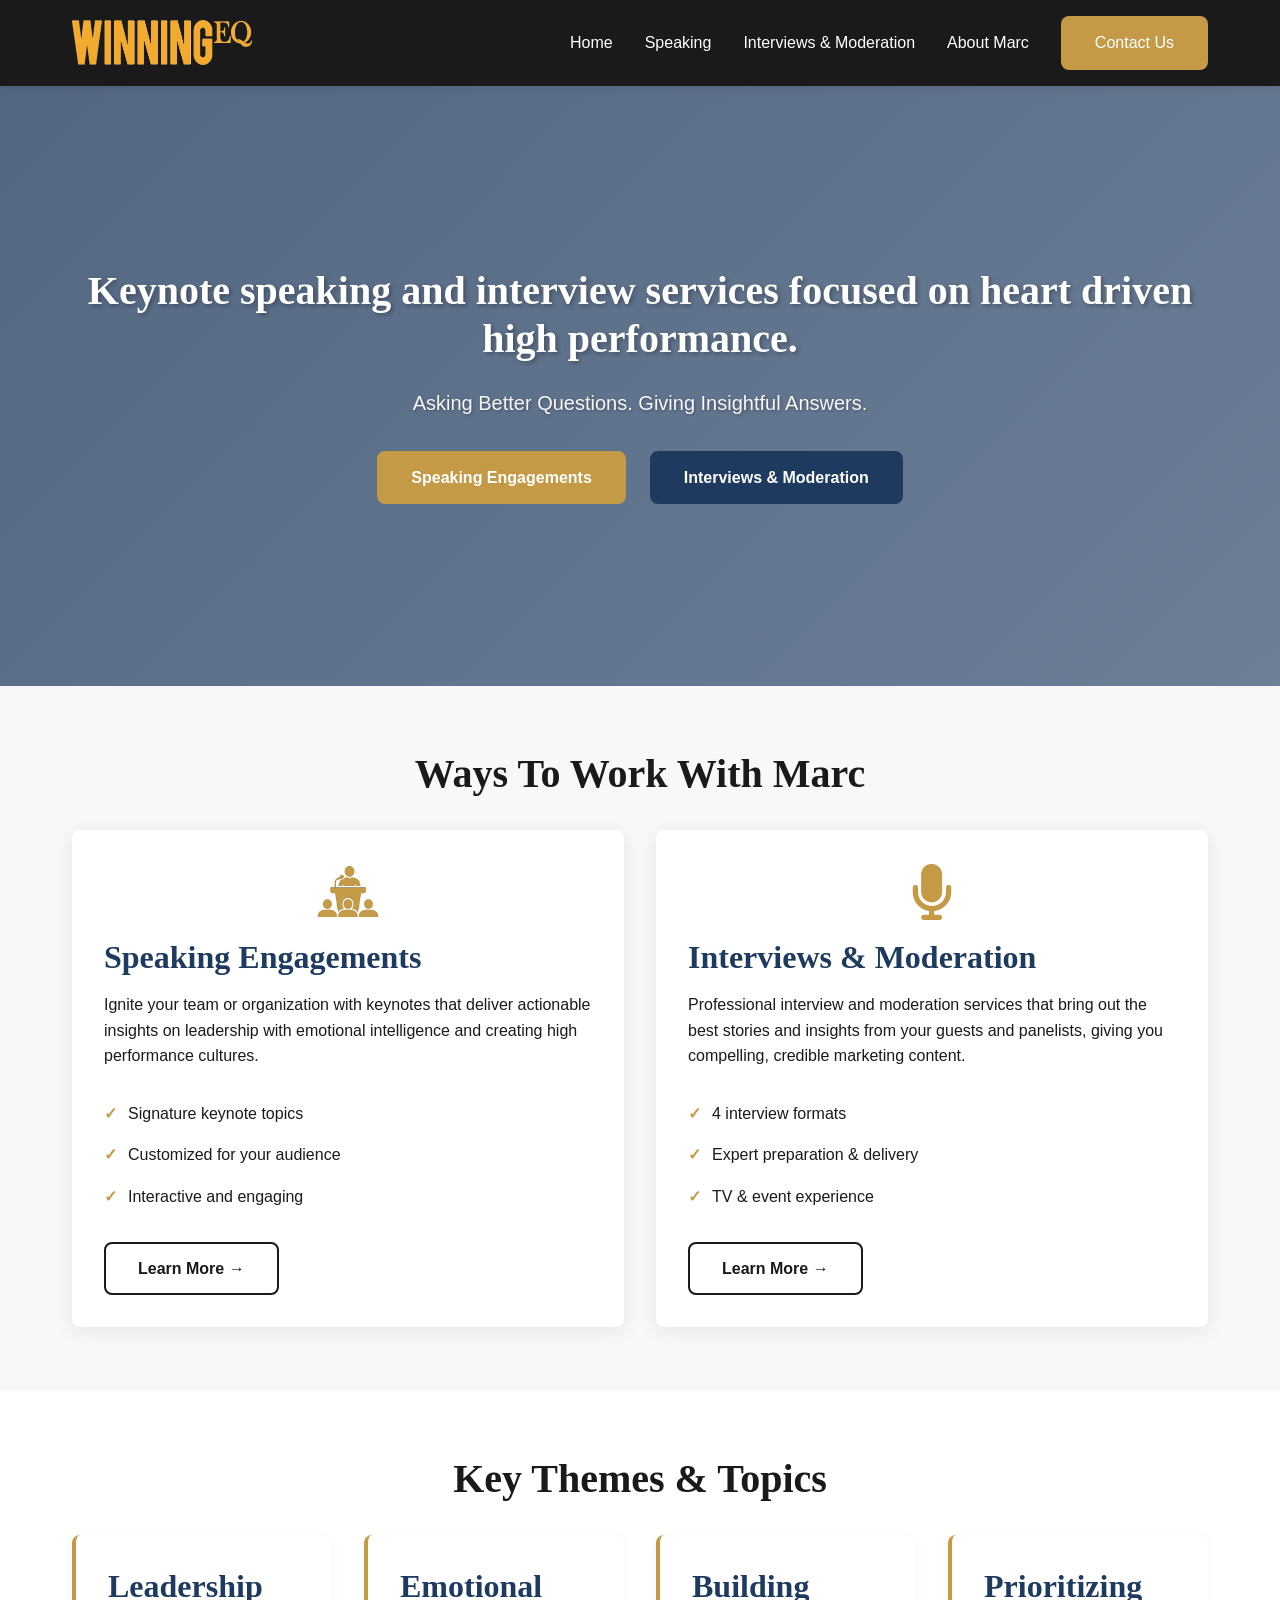
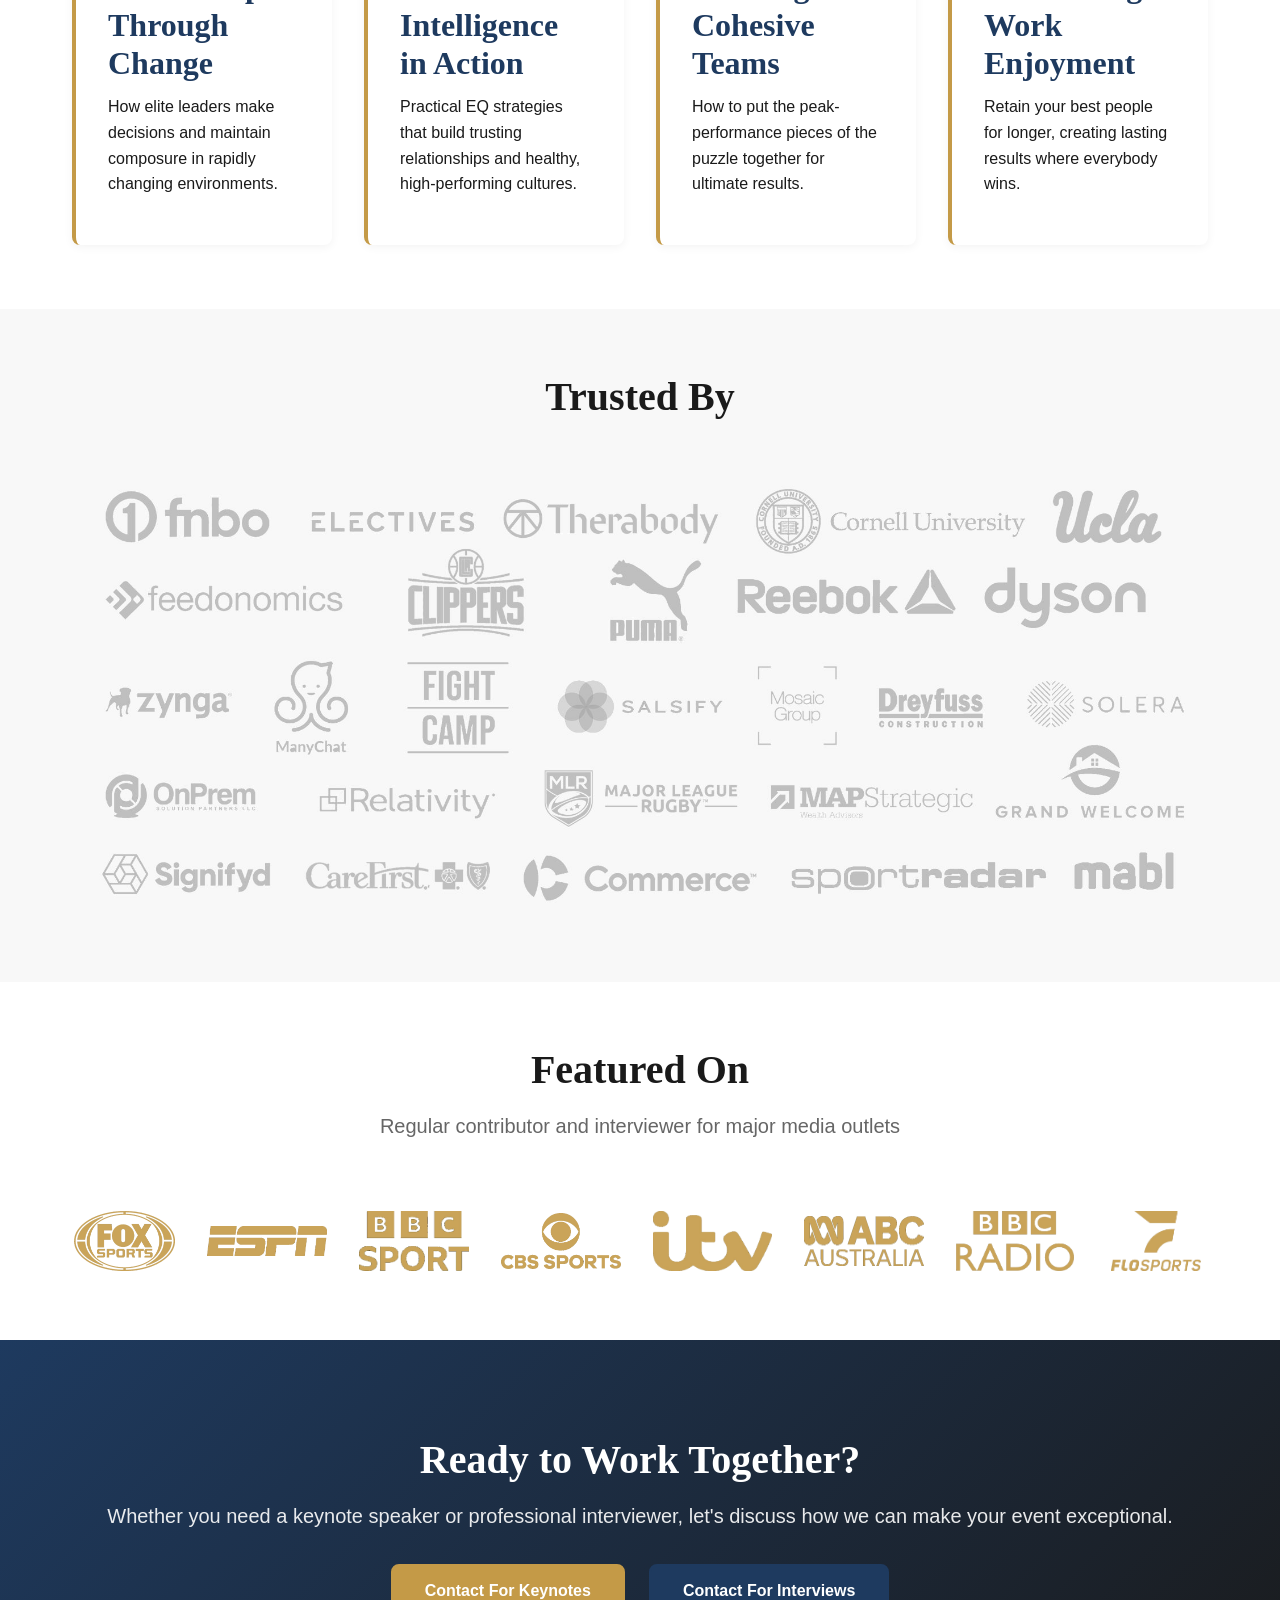
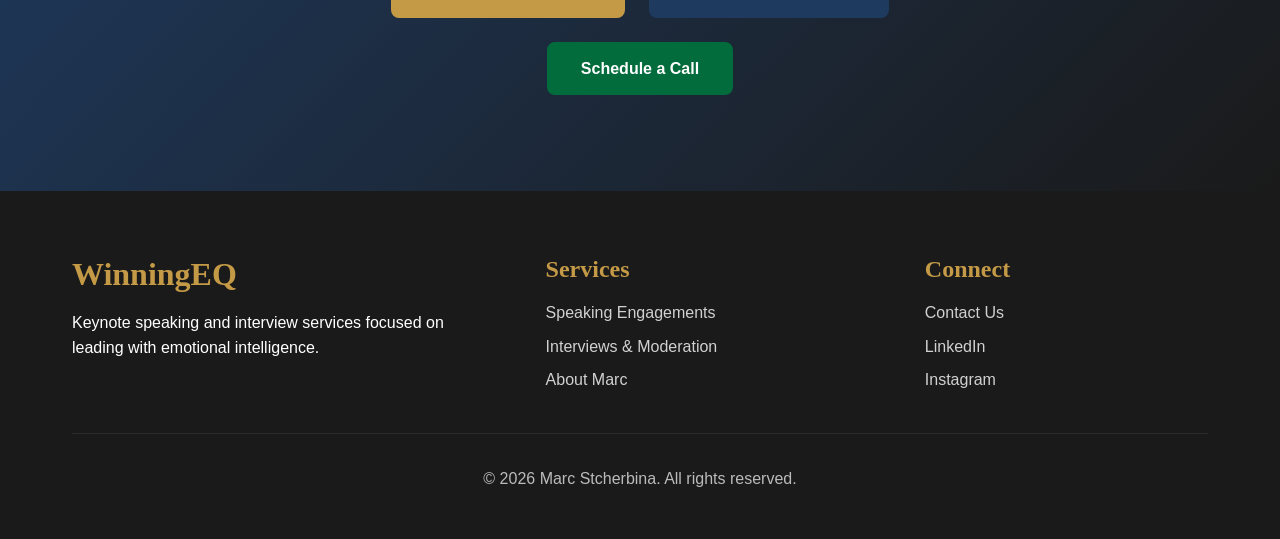
==== index.html @ 9ff256fb "Add files via upload" ====
<!DOCTYPE html>
<html lang="en">
<head>
    <meta charset="UTF-8">
    <meta name="viewport" content="width=device-width, initial-scale=1.0">
    <title>Marc Stcherbina - Keynote Speaker & Interviewer on Leadership Under Pressure</title>
    <meta name="description" content="Marc Stcherbina is a keynote speaker and interviewer specializing in leadership under pressure, featuring insights from Fox, ESPN, BBC, CBS, ITV, and ABC Australia.">
    <link rel="stylesheet" href="styles.css">
    <link rel="stylesheet" href="https://cdnjs.cloudflare.com/ajax/libs/font-awesome/6.4.0/css/all.min.css">
</head>
<body>
    <!-- Navigation -->
    <nav class="navbar">
        <div class="container">
            <div class="nav-wrapper">
                <a href="index.html" class="logo">
                    <img src="images/logo.png" alt="WinningEQ" style="height: 45px; width: auto;">
                </a>
                <button class="mobile-menu-toggle" aria-label="Toggle menu">
                    <span></span>
                    <span></span>
                    <span></span>
                </button>
                <ul class="nav-menu">
                    <li><a href="index.html" class="active">Home</a></li>
                    <li><a href="speaking.html">Speaking</a></li>
                    <li><a href="interviews.html">Interviews & Moderation</a></li>
                    <li><a href="about.html">About Marc</a></li>
                    <li><a href="contact.html" class="btn-primary">Contact Us</a></li>
                </ul>
            </div>
        </div>
    </nav>

    <!-- Hero Section -->
    <section class="hero">
        <div class="hero-video-container">
            <video class="hero-video" autoplay muted loop playsinline poster="images/video-poster.jpg">
                <source src="videos/hero-background.mp4" type="video/mp4">
                <source src="videos/hero-background.webm" type="video/webm">
                <!-- Fallback for browsers that don't support video -->
            </video>
            <div class="hero-overlay"></div>
        </div>
        <div class="container">
            <div class="hero-content">
                <h1>Keynote speaking and interview services focused on heart driven high performance.</h1>
                <p class="hero-subtitle">Asking Better Questions. Giving Insightful Answers.</p>
                <div class="hero-cta">
                    <a href="speaking.html" class="btn-primary">Speaking Engagements</a>
                    <a href="interviews.html" class="btn-secondary">Interviews & Moderation</a>
                </div>
            </div>
        </div>
    </section>

    <!-- Services Overview -->
    <section class="services-overview">
        <div class="container">
            <h2 class="section-title">Ways To Work With Marc</h2>
            <div class="services-grid">
                <div class="service-card">
                    <div class="service-icon"><img src="images/keynote_icon.png" alt="Keynote Speaker" style="width: 60px; height: auto;"></div>
                    <h3>Speaking Engagements</h3>
                    <p>Ignite your team or organization with keynotes that deliver actionable insights on leadership with emotional intelligence and creating high performance cultures.</p>
                    <ul class="service-features">
                        <li>Signature keynote topics</li>
                        <li>Customized for your audience</li>
                        <li>Interactive and engaging</li>
                    </ul>
                    <a href="speaking.html" class="btn-outline">Learn More →</a>
                </div>
                <div class="service-card">
                    <div class="service-icon"><i class="fas fa-microphone" style="font-size: 3.5rem; color: var(--color-accent-gold);"></i></div>
                    <h3>Interviews & Moderation</h3>
                    <p>Professional interview and moderation services that bring out the best stories and insights from your guests and panelists, giving you compelling, credible marketing content.</p>
                    <ul class="service-features">
                        <li>4 interview formats</li>
                        <li>Expert preparation & delivery</li>
                        <li>TV & event experience</li>
                    </ul>
                    <a href="interviews.html" class="btn-outline">Learn More →</a>
                </div>
            </div>
        </div>
    </section>

    <!-- Key Themes -->
    <section class="themes-section">
        <div class="container">
            <h2 class="section-title">Key Themes & Topics</h2>
            <div class="themes-grid">
                <div class="theme-card">
                    <h3>Leadership Through Change</h3>
                    <p>How elite leaders make decisions and maintain composure in rapidly changing environments.</p>
                </div>
                <div class="theme-card">
                    <h3>Emotional Intelligence in Action</h3>
                    <p>Practical EQ strategies that build trusting relationships and healthy, high-performing cultures.</p>
                </div>
                <div class="theme-card">
                    <h3>Building Cohesive Teams</h3>
                    <p>How to put the peak-performance pieces of the puzzle together for ultimate results.</p>
                </div>
                <div class="theme-card">
                    <h3>Prioritizing Work Enjoyment</h3>
                    <p>Retain your best people for longer, creating lasting results where everybody wins.</p>
                </div>
            </div>
        </div>
    </section>

    <!-- Client Logos -->
    <section class="clients-section">
        <div class="container">
            <h2 class="section-title">Trusted By</h2>
            <div class="client-logos-image">
                <img src="images/client-logos.jpg" alt="Trusted by leading organizations including UCLA, Cornell, Electives, Therabody, FNBO, Puma, Reebok, Dyson, LA Clippers, Zynga, and more">
            </div>
        </div>
    </section>

    <!-- Media Features -->
    <section class="media-features">
        <div class="container">
            <h2 class="section-title">Featured On</h2>
            <p class="section-subtitle">Regular contributor and interviewer for major media outlets</p>
            <div class="media-logos-homepage">
                <div class="media-logo-home">
                    <img src="images/fox-sports-logo.png" alt="Fox Sports">
                </div>
                <div class="media-logo-home">
                    <img src="images/espn-logo.png" alt="ESPN">
                </div>
                <div class="media-logo-home">
                    <img src="images/bbc-sport-logo.png" alt="BBC Sport">
                </div>
                <div class="media-logo-home">
                    <img src="images/cbs-sports-logo.png" alt="CBS Sports">
                </div>
                <div class="media-logo-home">
                    <img src="images/itv-logo.png" alt="ITV">
                </div>
                <div class="media-logo-home">
                    <img src="images/abc-australia-logo.png" alt="ABC Australia">
                </div>
                <div class="media-logo-home">
                    <img src="images/bbc-radio-logo.png" alt="BBC Radio">
                </div>
                <div class="media-logo-home">
                    <img src="images/flo-sports-logo.png" alt="FloSports">
                </div>
            </div>
        </div>
    </section>

    <!-- Call to Action -->
    <section class="cta-section" id="contact">
        <div class="container">
            <h2>Ready to Work Together?</h2>
            <p>Whether you need a keynote speaker or professional interviewer, let's discuss how we can make your event exceptional.</p>
            <div class="cta-buttons">
                <a href="speaking.html#booking" class="btn-primary">Contact For Keynotes</a>
                <a href="interviews.html#booking" class="btn-secondary">Contact For Interviews</a>
            </div>
            <div class="cta-buttons" style="margin-top: 1.5rem; justify-content: center;">
                <a href="https://calendly.com/marc-winningeq/30-minute-connection-call?month=2026-02" target="_blank" class="btn-calendly">Schedule a Call</a>
            </div>
        </div>
    </section>

    <!-- Footer -->
    <footer class="footer">
        <div class="container">
            <div class="footer-content">
                <div class="footer-section">
                    <h3>WinningEQ</h3>
                    <p>Keynote speaking and interview services focused on leading with emotional intelligence.</p>
                </div>
                <div class="footer-section">
                    <h4>Services</h4>
                    <ul>
                        <li><a href="speaking.html">Speaking Engagements</a></li>
                        <li><a href="interviews.html">Interviews & Moderation</a></li>
                        <li><a href="about.html">About Marc</a></li>
                    </ul>
                </div>
                <div class="footer-section">
                    <h4>Connect</h4>
                    <ul>
                        <li><a href="contact.html">Contact Us</a></li>
                        <li><a href="https://www.linkedin.com/in/marc-stcherbina-53199838/" target="_blank">LinkedIn</a></li>
                        <li><a href="https://www.instagram.com/yogslife/" target="_blank">Instagram</a></li>
                    </ul>
                </div>
            </div>
            <div class="footer-bottom">
                <p>&copy; 2026 Marc Stcherbina. All rights reserved.</p>
            </div>
        </div>
    </footer>

    <script src="script.js"></script>
    <script src="mailchimp-popup.js"></script>
</body>
</html>
---- styles.css ----
/* ============================================
   WinningEQ Website - Professional Styles
   ============================================ */

/* CSS Variables */
:root {
    --color-primary-dark: #1a1a1a;
    --color-secondary-dark: #2d2d2d;
    --color-accent-gold: #c49a47;
    --color-accent-blue: #1e3a5f;
    --color-text-primary: #1a1a1a;
    --color-text-secondary: #666666;
    --color-text-light: #ffffff;
    --color-bg-light: #f8f8f8;
    --color-bg-white: #ffffff;
    --color-border: #e0e0e0;
    
    --font-primary: -apple-system, BlinkMacSystemFont, 'Segoe UI', Roboto, 'Helvetica Neue', Arial, sans-serif;
    --font-headings: 'Georgia', 'Times New Roman', serif;
    
    --spacing-xs: 0.5rem;
    --spacing-sm: 1rem;
    --spacing-md: 2rem;
    --spacing-lg: 4rem;
    --spacing-xl: 6rem;
    
    --border-radius: 8px;
    --transition-speed: 0.3s;
}

/* Reset & Base Styles */
* {
    margin: 0;
    padding: 0;
    box-sizing: border-box;
}

html {
    scroll-behavior: smooth;
}

body {
    font-family: var(--font-primary);
    font-size: 16px;
    line-height: 1.6;
    color: var(--color-text-primary);
    background: var(--color-bg-white);
    -webkit-font-smoothing: antialiased;
    -moz-osx-font-smoothing: grayscale;
}

/* Typography */
h1, h2, h3, h4, h5, h6 {
    font-family: var(--font-headings);
    line-height: 1.2;
    margin-bottom: 1rem;
    font-weight: 600;
}

h1 {
    font-size: 3rem;
}

h2 {
    font-size: 2.5rem;
}

h3 {
    font-size: 2rem;
}

h4 {
    font-size: 1.5rem;
}

p {
    margin-bottom: 1rem;
}

a {
    color: var(--color-accent-blue);
    text-decoration: none;
    transition: color var(--transition-speed);
}

a:hover {
    color: var(--color-accent-gold);
}

img {
    max-width: 100%;
    height: auto;
    display: block;
}

ul {
    list-style: none;
}

/* Container */
.container {
    max-width: 1200px;
    margin: 0 auto;
    padding: 0 var(--spacing-md);
}

/* Navigation */
.navbar {
    background: var(--color-primary-dark);
    padding: 1rem 0;
    position: sticky;
    top: 0;
    z-index: 1000;
    box-shadow: 0 2px 10px rgba(0,0,0,0.1);
}

.nav-wrapper {
    display: flex;
    justify-content: space-between;
    align-items: center;
}

.logo {
    font-size: 1.5rem;
    font-weight: 700;
    color: var(--color-text-light);
    letter-spacing: 2px;
}

.logo:hover {
    color: var(--color-accent-gold);
}

.nav-menu {
    display: flex;
    gap: 2rem;
    align-items: center;
}

.nav-menu a {
    color: var(--color-text-light);
    font-weight: 500;
    transition: color var(--transition-speed);
}

.nav-menu a:hover,
.nav-menu a.active {
    color: var(--color-accent-gold);
}

.mobile-menu-toggle {
    display: none;
    flex-direction: column;
    gap: 4px;
    background: none;
    border: none;
    cursor: pointer;
}

.mobile-menu-toggle span {
    display: block;
    width: 25px;
    height: 3px;
    background: var(--color-text-light);
    transition: all var(--transition-speed);
}

/* Buttons */
.btn-primary,
.btn-secondary,
.btn-outline {
    display: inline-block;
    padding: 0.75rem 2rem;
    border-radius: var(--border-radius);
    font-weight: 600;
    text-align: center;
    transition: all var(--transition-speed);
    cursor: pointer;
    border: 2px solid transparent;
}

.btn-primary {
    background: var(--color-accent-gold);
    color: var(--color-text-light);
    border-color: var(--color-accent-gold);
}

/* Ensure nav button text is white */
.nav-menu .btn-primary {
    color: #ffffff !important;
}

.btn-primary:hover {
    background: transparent;
    color: var(--color-accent-gold);
}

.btn-secondary {
    background: var(--color-accent-blue);
    color: var(--color-text-light);
    border-color: var(--color-accent-blue);
}

.btn-secondary:hover {
    background: transparent;
    color: var(--color-accent-blue);
}

/* Hero and CTA button hover override - white text and border */
.hero .btn-secondary:hover,
.cta-section .btn-secondary:hover {
    background: transparent;
    color: #ffffff;
    border-color: #ffffff;
}

.btn-calendly {
    display: inline-block;
    padding: 0.75rem 2rem;
    border-radius: var(--border-radius);
    text-decoration: none;
    font-weight: 600;
    font-size: 1rem;
    transition: all var(--transition-speed);
    cursor: pointer;
    border: 2px solid transparent;
    background: #036C3C;
    color: #ffffff;
    border-color: #036C3C;
}

.btn-calendly:hover {
    background: transparent;
    color: #036C3C;
    border-color: #036C3C;
}

.btn-outline {
    background: transparent;
    color: var(--color-primary-dark);
    border-color: var(--color-primary-dark);
}

.btn-outline:hover {
    background: var(--color-primary-dark);
    color: var(--color-text-light);
}

.btn-block {
    width: 100%;
}

.btn-large {
    padding: 1.25rem 3rem;
    font-size: 1.125rem;
}

.btn-small {
    padding: 0.5rem 1rem;
    font-size: 0.875rem;
}

/* Hero Section */
.hero {
    position: relative;
    color: var(--color-text-light);
    padding: var(--spacing-xl) 0;
    text-align: center;
    min-height: 600px;
    display: flex;
    align-items: center;
    overflow: hidden;
}

.hero-video-container {
    position: absolute;
    top: 0;
    left: 0;
    width: 100%;
    height: 100%;
    overflow: hidden;
    z-index: 0;
}

.hero-video {
    position: absolute;
    top: 0;
    left: 50%;
    min-width: 100%;
    min-height: 100%;
    width: auto;
    height: auto;
    transform: translateX(-50%);
    object-fit: cover;
    object-position: center top;
}

.hero-overlay {
    position: absolute;
    top: 0;
    left: 0;
    width: 100%;
    height: 100%;
    background: linear-gradient(135deg, rgba(26, 52, 88, 0.75) 0%, rgba(30, 58, 95, 0.65) 100%);
    z-index: 1;
}

.hero .container {
    position: relative;
    z-index: 2;
}

.hero-content h1 {
    font-size: 2.5rem;
    margin-bottom: 1.5rem;
    line-height: 1.2;
    text-shadow: 2px 2px 4px rgba(0,0,0,0.3);
}

.hero-subtitle {
    font-size: 1.25rem;
    margin-bottom: 2rem;
    opacity: 0.95;
    max-width: 900px;
    margin-left: auto;
    margin-right: auto;
    text-shadow: 1px 1px 3px rgba(0,0,0,0.3);
}

.hero-cta {
    display: flex;
    gap: 1.5rem;
    justify-content: center;
    flex-wrap: wrap;
}

/* Page Hero */
.page-hero {
    background: var(--color-primary-dark);
    color: var(--color-text-light);
    padding: var(--spacing-lg) 0;
    text-align: center;
}

.page-hero h1 {
    font-size: 3rem;
    margin-bottom: 1rem;
}

/* Section Styles */
section {
    padding: var(--spacing-lg) 0;
}

.section-title {
    text-align: center;
    font-size: 2.5rem;
    margin-bottom: 1rem;
}

.section-subtitle {
    text-align: center;
    font-size: 1.25rem;
    color: var(--color-text-secondary);
    margin-bottom: var(--spacing-md);
    max-width: 700px;
    margin-left: auto;
    margin-right: auto;
}

/* Services Overview */
.services-overview {
    background: var(--color-bg-light);
}

.services-grid {
    display: grid;
    grid-template-columns: repeat(auto-fit, minmax(300px, 1fr));
    gap: var(--spacing-md);
    margin-top: var(--spacing-md);
}

.service-card {
    background: white;
    padding: var(--spacing-md);
    border-radius: var(--border-radius);
    box-shadow: 0 4px 20px rgba(0,0,0,0.08);
    transition: transform var(--transition-speed);
}

.service-card:hover {
    transform: translateY(-5px);
    box-shadow: 0 8px 30px rgba(0,0,0,0.12);
}

.service-icon {
    font-size: 3rem;
    margin-bottom: 1rem;
    height: 60px;
    display: flex;
    align-items: center;
    justify-content: center;
}

.service-card h3 {
    margin-bottom: 1rem;
    color: var(--color-accent-blue);
}

.service-features {
    margin: 1.5rem 0;
}

.service-features li {
    padding: 0.5rem 0;
    padding-left: 1.5rem;
    position: relative;
}

.service-features li:before {
    content: "✓";
    position: absolute;
    left: 0;
    color: var(--color-accent-gold);
    font-weight: bold;
}

/* Themes Section */
.themes-grid {
    display: grid;
    grid-template-columns: repeat(auto-fit, minmax(250px, 1fr));
    gap: var(--spacing-md);
    margin-top: var(--spacing-md);
}

.theme-card {
    background: white;
    padding: var(--spacing-md);
    border-left: 4px solid var(--color-accent-gold);
    border-radius: var(--border-radius);
    box-shadow: 0 2px 10px rgba(0,0,0,0.05);
}

.theme-card h3 {
    color: var(--color-accent-blue);
    margin-bottom: 0.75rem;
}

/* Clients Section */
.clients-section {
    background: var(--color-bg-light);
}

.clients-grid {
    display: grid;
    grid-template-columns: repeat(auto-fit, minmax(150px, 1fr));
    gap: var(--spacing-md);
    margin-top: var(--spacing-md);
}

.client-logos-image {
    margin-top: var(--spacing-lg);
    text-align: center;
}

.client-logos-image img {
    max-width: 100%;
    height: auto;
}

.client-logo {
    background: white;
    padding: var(--spacing-md);
    border-radius: var(--border-radius);
    text-align: center;
    font-weight: 600;
    font-size: 1.25rem;
    color: var(--color-text-secondary);
    display: flex;
    align-items: center;
    justify-content: center;
    min-height: 100px;
    box-shadow: 0 2px 10px rgba(0,0,0,0.05);
}

/* Media Features */
.media-logos {
    display: flex;
    flex-wrap: wrap;
    justify-content: center;
    gap: var(--spacing-md);
    margin-top: var(--spacing-md);
}

.media-logos-homepage {
    display: flex;
    flex-wrap: nowrap;
    justify-content: center;
    align-items: center;
    gap: var(--spacing-md);
    margin-top: var(--spacing-lg);
    overflow-x: auto;
}

.media-logo-home {
    display: flex;
    align-items: center;
    justify-content: center;
    min-width: 100px;
    height: 70px;
    flex-shrink: 0;
}

.media-logo-home img {
    max-width: 120px;
    max-height: 60px;
    width: auto;
    height: auto;
    object-fit: contain;
    opacity: 0.9;
    transition: opacity 0.3s ease;
}

.media-logo-home img:hover {
    opacity: 1;
}

/* Keynotes Section */
.keynote-card {
    background: white;
    border-radius: var(--border-radius);
    box-shadow: 0 4px 20px rgba(0,0,0,0.08);
    margin-bottom: var(--spacing-md);
    overflow: hidden;
}

.keynote-header {
    background: var(--color-accent-blue);
    color: white;
    padding: var(--spacing-md);
    display: flex;
    justify-content: space-between;
    align-items: center;
}

.keynote-duration {
    background: rgba(255,255,255,0.2);
    padding: 0.5rem 1rem;
    border-radius: var(--border-radius);
    font-size: 0.875rem;
}

.keynote-content {
    padding: var(--spacing-md);
}

.keynote-description {
    font-size: 1.125rem;
    margin-bottom: var(--spacing-md);
    line-height: 1.7;
}

.keynote-details {
    display: grid;
    grid-template-columns: repeat(auto-fit, minmax(250px, 1fr));
    gap: var(--spacing-md);
    margin-top: var(--spacing-md);
}

.detail-column h4 {
    color: var(--color-accent-gold);
    margin-bottom: 1.25rem;
    margin-top: 1rem;
}

.detail-column ul li {
    padding: 0.5rem 0;
    padding-left: 1.5rem;
    position: relative;
}

.detail-column ul li:before {
    content: "→";
    position: absolute;
    left: 0;
    color: var(--color-accent-blue);
}

/* Interview Formats */
.format-card {
    background: white;
    border-radius: var(--border-radius);
    box-shadow: 0 4px 20px rgba(0,0,0,0.08);
    margin-bottom: var(--spacing-md);
    overflow: hidden;
}

.format-header {
    background: var(--color-bg-light);
    padding: var(--spacing-md);
    display: flex;
    align-items: center;
    gap: 1.5rem;
}

.format-number {
    background: var(--color-accent-gold);
    color: white;
    width: 50px;
    height: 50px;
    border-radius: 50%;
    display: flex;
    align-items: center;
    justify-content: center;
    font-size: 1.5rem;
    font-weight: bold;
}

.format-title h3 {
    margin-bottom: 0.25rem;
}

.format-duration {
    color: var(--color-text-secondary);
    font-size: 0.875rem;
}

.format-content {
    padding: var(--spacing-md);
}

.format-description {
    font-size: 1.125rem;
    margin-bottom: var(--spacing-md);
    line-height: 1.7;
}

/* Video Container */
.video-container {
    max-width: 900px;
    margin: var(--spacing-md) auto;
    border-radius: var(--border-radius);
    overflow: hidden;
    box-shadow: 0 4px 20px rgba(0,0,0,0.1);
}

.video-container iframe {
    width: 100%;
    aspect-ratio: 16/9;
}

.custom-video-wrapper {
    position: relative;
    width: 100%;
    padding-bottom: 56.25%; /* 16:9 aspect ratio */
    height: 0;
    overflow: hidden;
    background: #000;
    border-radius: 8px;
}

.custom-video-wrapper iframe {
    position: absolute;
    top: 0;
    left: 0;
    width: 100%;
    height: 100%;
    border: none;
}

.video-overlay {
    position: absolute;
    top: 0;
    left: 0;
    width: 100%;
    height: 100%;
    cursor: pointer;
    background: #000;
    display: flex;
    align-items: center;
    justify-content: center;
    z-index: 10;
}

.video-thumbnail {
    position: absolute;
    top: 0;
    left: 0;
    width: 100%;
    height: 100%;
    object-fit: cover;
}

.custom-play-button {
    position: absolute;
    top: 50%;
    left: 50%;
    transform: translate(-50%, -50%);
    z-index: 11;
    transition: transform 0.3s ease;
    cursor: pointer;
}

.custom-play-button:hover {
    transform: translate(-50%, -50%) scale(1.1);
}

.custom-play-button svg {
    filter: drop-shadow(0 4px 12px rgba(0,0,0,0.3));
}

/* Testimonials */
.testimonials-section {
    background: var(--color-bg-light);
}

/* Testimonials Carousel */
.testimonials-carousel-wrapper {
    position: relative;
    display: flex;
    align-items: center;
    gap: 1rem;
    margin-top: var(--spacing-md);
    max-width: 900px;
    margin-left: auto;
    margin-right: auto;
}

.testimonials-carousel {
    position: relative;
    overflow: hidden;
    width: 100%;
    min-height: 250px;
}

.testimonial-card {
    background: white;
    padding: var(--spacing-lg);
    border-radius: var(--border-radius);
    box-shadow: 0 2px 15px rgba(0,0,0,0.08);
    display: none;
    opacity: 0;
    transition: opacity 0.5s ease-in-out;
}

.testimonial-card.active {
    display: block;
    opacity: 1;
}

.carousel-btn {
    background: var(--color-accent-gold);
    color: white;
    border: none;
    width: 50px;
    height: 50px;
    border-radius: 50%;
    font-size: 2rem;
    cursor: pointer;
    flex-shrink: 0;
    transition: all 0.3s ease;
    box-shadow: 0 2px 10px rgba(0,0,0,0.15);
    display: flex;
    align-items: center;
    justify-content: center;
    line-height: 1;
}

.carousel-btn:hover {
    background: var(--color-primary);
    transform: scale(1.1);
}

.carousel-btn:active {
    transform: scale(0.95);
}

.carousel-dots {
    display: flex;
    justify-content: center;
    gap: 0.5rem;
    margin-top: 1.5rem;
}

.carousel-dot {
    width: 12px;
    height: 12px;
    border-radius: 50%;
    background: #ddd;
    cursor: pointer;
    transition: all 0.3s ease;
}

.carousel-dot.active {
    background: var(--color-accent-gold);
    width: 30px;
    border-radius: 6px;
}

.testimonials-grid {
    display: grid;
    grid-template-columns: repeat(auto-fit, minmax(300px, 1fr));
    gap: var(--spacing-md);
    margin-top: var(--spacing-md);
}

.testimonial-text {
    font-size: 1.125rem;
    font-style: italic;
    margin-bottom: 1.5rem;
    line-height: 1.7;
}

.testimonial-author {
    color: var(--color-text-secondary);
}

/* Pricing */
.pricing-grid {
    display: grid;
    grid-template-columns: repeat(4, 1fr);
    gap: 1.5rem;
    margin-top: var(--spacing-md);
}

@media (max-width: 1200px) {
    .pricing-grid {
        grid-template-columns: repeat(2, 1fr);
    }
}

@media (max-width: 768px) {
    .pricing-grid {
        grid-template-columns: 1fr;
    }
}

.pricing-card {
    background: white;
    padding: 1.5rem;
    border-radius: var(--border-radius);
    box-shadow: 0 4px 20px rgba(0,0,0,0.08);
    text-align: center;
    position: relative;
    display: flex;
    flex-direction: column;
}

.pricing-card h3 {
    font-size: 1.1rem;
    margin-bottom: 1rem;
    margin-top: 1rem;
}

.pricing-card.featured h3 {
    margin-top: 1.5rem;
}

.pricing-card .btn-primary,
.pricing-card .btn-outline {
    margin-top: auto;
}

.pricing-card.featured {
    border: 3px solid var(--color-accent-gold);
    transform: scale(1.05);
}

.popular-badge {
    position: absolute;
    top: -12px;
    left: 50%;
    transform: translateX(-50%);
    background: var(--color-accent-gold);
    color: white;
    padding: 0.4rem 1.2rem;
    border-radius: 20px;
    font-size: 0.8rem;
    font-weight: 600;
    white-space: nowrap;
}


.price {
    font-size: 2.5rem;
    font-weight: 700;
    color: var(--color-accent-blue);
    margin: 1rem 0;
}

.pricing-features {
    text-align: left;
    margin: 1.5rem 0;
    font-size: 0.9rem;
}

.pricing-features li {
    padding: 0.5rem 0;
    padding-left: 1.5rem;
    position: relative;
}

.pricing-features li:before {
    content: "✓";
    position: absolute;
    left: 0;
    color: var(--color-accent-gold);
    font-weight: bold;
}

.pricing-note {
    text-align: center;
    color: var(--color-text-secondary);
    font-size: 0.875rem;
    margin-top: var(--spacing-md);
    font-style: italic;
}

/* Process Steps */
.process-steps {
    display: grid;
    grid-template-columns: repeat(auto-fit, minmax(200px, 1fr));
    gap: var(--spacing-md);
    margin-top: var(--spacing-md);
}

.process-step {
    text-align: center;
}

.step-number {
    background: var(--color-accent-gold);
    color: white;
    width: 60px;
    height: 60px;
    border-radius: 50%;
    display: flex;
    align-items: center;
    justify-content: center;
    font-size: 1.5rem;
    font-weight: bold;
    margin: 0 auto 1rem;
}

/* What You Get / Features Grid */
.features-grid {
    display: grid;
    grid-template-columns: repeat(3, 1fr);
    gap: var(--spacing-md);
    margin-top: var(--spacing-md);
}

@media (max-width: 768px) {
    .features-grid {
        grid-template-columns: 1fr;
    }
}

.feature-item {
    text-align: center;
    padding: var(--spacing-md);
}

.feature-icon {
    font-size: 3rem;
    margin-bottom: 1rem;
    color: var(--gold);
}

.feature-icon i {
    color: var(--gold);
}

/* Experience Section */
.experience-content {
    display: grid;
    grid-template-columns: 2fr 1fr;
    gap: var(--spacing-lg);
    align-items: center;
}

.experience-highlights {
    margin-top: 1.5rem;
}

.experience-highlights li {
    padding: 0.75rem 0;
    padding-left: 1.5rem;
    position: relative;
}

.experience-highlights li:before {
    content: "✓";
    position: absolute;
    left: 0;
    color: var(--color-accent-gold);
    font-weight: bold;
}

.experience-stats {
    display: flex;
    flex-direction: column;
    gap: var(--spacing-md);
}

.experience-image {
    width: 100%;
    height: auto;
    border-radius: var(--border-radius);
    box-shadow: 0 4px 20px rgba(0,0,0,0.15);
}

.stat-card {
    background: var(--color-bg-light);
    padding: var(--spacing-md);
    border-radius: var(--border-radius);
    text-align: center;
}

.stat-number {
    font-size: 3rem;
    font-weight: 700;
    color: var(--color-accent-gold);
}

.stat-label {
    color: var(--color-text-secondary);
    margin-top: 0.5rem;
}

/* Booking Section */
.booking-section {
    background: var(--color-bg-light);
}

.booking-content {
    display: grid;
    grid-template-columns: 1fr 2fr;
    gap: var(--spacing-lg);
    margin-top: var(--spacing-md);
}

.booking-benefits {
    margin-top: var(--spacing-md);
}

.benefit-item {
    display: flex;
    align-items: center;
    gap: 1rem;
    margin-bottom: 1rem;
}

.benefit-item svg {
    color: var(--color-accent-gold);
    flex-shrink: 0;
}

/* Forms */
.booking-form {
    background: white;
    padding: var(--spacing-md);
    border-radius: var(--border-radius);
    box-shadow: 0 4px 20px rgba(0,0,0,0.08);
}

.form-group {
    margin-bottom: 1.5rem;
}

.form-row {
    display: grid;
    grid-template-columns: 1fr 1fr;
    gap: 1.5rem;
}

label {
    display: block;
    margin-bottom: 0.5rem;
    font-weight: 600;
    color: var(--color-text-primary);
}

input[type="text"],
input[type="email"],
input[type="tel"],
input[type="date"],
select,
textarea {
    width: 100%;
    padding: 0.75rem;
    border: 2px solid var(--color-border);
    border-radius: var(--border-radius);
    font-family: inherit;
    font-size: 1rem;
    transition: border-color var(--transition-speed);
}

input:focus,
select:focus,
textarea:focus {
    outline: none;
    border-color: var(--color-accent-blue);
}

/* Bio Section */
.bio-section {
    padding: var(--spacing-xl) 0;
}

.bio-content {
    display: grid;
    grid-template-columns: 1.3fr 1.7fr;
    gap: var(--spacing-lg);
    align-items: start;
}

.bio-content-two-col {
    display: grid;
    grid-template-columns: 1fr 1.5fr;
    gap: 1.5rem;
    align-items: stretch;
}

.bio-image-single {
    display: flex;
    align-items: flex-start;
    justify-content: center;
    height: auto;
    border-radius: var(--border-radius);
    overflow: hidden;
    box-shadow: 0 4px 20px rgba(0,0,0,0.1);
}

.bio-image-single img {
    width: 100%;
    height: auto;
    object-fit: contain;
    object-position: top center;
}

.bio-images-stacked {
    display: flex;
    flex-direction: column;
    gap: var(--spacing-sm);
    height: 100%;
}

.bio-image-top,
.bio-image-bottom {
    flex: 1;
    display: flex;
    align-items: center;
    justify-content: center;
    overflow: hidden;
    border-radius: var(--border-radius);
    box-shadow: 0 4px 20px rgba(0,0,0,0.1);
    background: var(--color-bg-light);
}

.bio-image-top img,
.bio-image-bottom img {
    width: 100%;
    height: 100%;
    object-fit: cover;
    object-position: center;
}

.bio-text-right {
    display: flex;
    flex-direction: column;
    justify-content: flex-start;
    height: auto;
    padding-top: 0;
}

.bio-text-right h2 {
    font-size: 2rem;
    margin-bottom: 1rem;
    line-height: 1.2;
}

.bio-text-right .lead {
    font-size: 1.05rem;
    line-height: 1.6;
    margin-bottom: 1rem;
}

.bio-text-right p {
    font-size: 1.05rem;
    line-height: 1.6;
    margin-bottom: 1rem;
}

.bio-highlights {
    display: grid;
    grid-template-columns: repeat(3, 1fr);
    gap: 1rem;
    margin-top: 2rem;
}

.bio-highlights img {
    width: 100%;
    height: auto;
    display: block;
}

.highlight-item {
    text-align: center;
    padding: 1.5rem 1rem;
    background: var(--color-bg-light);
    border-radius: var(--border-radius);
    display: flex;
    flex-direction: column;
    justify-content: center;
    align-items: center;
    min-height: 160px;
}

.highlight-item strong {
    display: block;
    font-size: 2.5rem;
    color: var(--color-accent-gold);
    margin-bottom: 0.5rem;
    white-space: nowrap;
    height: 3rem;
    line-height: 3rem;
}

.highlight-item span {
    font-size: 0.95rem;
    line-height: 1.3;
    min-height: 2.5rem;
    display: block;
    text-align: center;
}

.bio-content-three-col {
    display: grid;
    grid-template-columns: 1fr 2fr 1fr;
    gap: var(--spacing-md);
    align-items: stretch;
}

.bio-image-left img,
.bio-image-right img {
    border-radius: var(--border-radius);
    box-shadow: 0 4px 20px rgba(0,0,0,0.1);
    width: 100%;
    height: 100%;
    object-fit: contain;
    object-position: center;
}

.bio-image-left,
.bio-image-right {
    height: 100%;
    display: flex;
    align-items: center;
}

.bio-text-center {
    padding: 0 var(--spacing-md);
}

.bio-content-dual {
    display: grid;
    grid-template-columns: 1fr 1.5fr;
    gap: var(--spacing-lg);
    align-items: start;
}

.bio-images-dual {
    display: flex;
    flex-direction: column;
    gap: var(--spacing-md);
}

.bio-image-card {
    position: relative;
}

.bio-image-card img {
    border-radius: var(--border-radius);
    box-shadow: 0 4px 20px rgba(0,0,0,0.1);
    width: 100%;
    height: auto;
}

.image-caption {
    text-align: center;
    font-size: 0.875rem;
    color: var(--color-text-secondary);
    margin-top: 0.5rem;
    font-style: italic;
}

.bio-image img {
    border-radius: var(--border-radius);
    box-shadow: 0 4px 20px rgba(0,0,0,0.1);
}

.lead {
    font-size: 1.25rem;
    font-weight: 500;
    margin-bottom: 1.5rem;
    color: var(--color-accent-blue);
}

.bio-highlights {
    display: grid;
    grid-template-columns: repeat(3, 1fr);
    gap: var(--spacing-md);
    margin-top: var(--spacing-md);
}

.highlight-item {
    text-align: center;
    padding: var(--spacing-md);
    background: var(--color-bg-light);
    border-radius: var(--border-radius);
}

.highlight-item strong {
    display: block;
    font-size: 2rem;
    color: var(--color-accent-gold);
    margin-bottom: 0.25rem;
    white-space: nowrap;
}

/* Timeline */
.timeline {
    position: relative;
    padding-left: 3rem;
    margin-top: var(--spacing-md);
}

.timeline:before {
    content: "";
    position: absolute;
    left: 20px;
    top: 0;
    bottom: 0;
    width: 2px;
    background: var(--color-accent-gold);
}

.timeline-item {
    position: relative;
    margin-bottom: var(--spacing-lg);
}

.timeline-marker {
    position: absolute;
    left: -2.5rem;
    width: 20px;
    height: 20px;
    border-radius: 50%;
    background: var(--color-accent-gold);
    border: 4px solid white;
    box-shadow: 0 0 0 2px var(--color-accent-gold);
}

.timeline-content {
    background: white;
    padding: var(--spacing-md);
    border-radius: var(--border-radius);
    box-shadow: 0 2px 15px rgba(0,0,0,0.08);
}

.timeline-content p {
    font-size: 1.05rem;
    line-height: 1.6;
}

.timeline-content ul li {
    font-size: 1.05rem;
    line-height: 1.6;
}

.timeline-content ul li::first-line {
    font-size: 1.05rem;
}

.timeline-period {
    color: var(--color-text-secondary);
    font-size: 1.05rem;
    margin-bottom: 1rem;
}

/* Difference Section */
.difference-section {
    padding-top: 2rem;
}

.difference-grid {
    display: grid;
    grid-template-columns: repeat(auto-fit, minmax(250px, 1fr));
    gap: var(--spacing-md);
    margin-top: var(--spacing-md);
}

.difference-card {
    background: white;
    padding: var(--spacing-md);
    border-radius: var(--border-radius);
    box-shadow: 0 2px 15px rgba(0,0,0,0.08);
    text-align: center;
}

.difference-icon {
    font-size: 3rem;
    margin-bottom: 1rem;
    color: var(--color-accent-gold);
    font-weight: bold;
}

/* Notable Interviews */
.notable-interviews {
    display: grid;
    grid-template-columns: repeat(auto-fit, minmax(250px, 1fr));
    gap: var(--spacing-md);
    margin-top: var(--spacing-md);
}

.interview-category {
    background: white;
    padding: var(--spacing-md);
    border-radius: var(--border-radius);
    box-shadow: 0 2px 15px rgba(0,0,0,0.05);
}

.interview-category h3 {
    color: var(--color-accent-blue);
    margin-bottom: 1rem;
}

.interview-category ul li {
    padding: 0.5rem 0;
    padding-left: 1.5rem;
    position: relative;
}

.interview-category ul li:before {
    content: "•";
    position: absolute;
    left: 0;
    color: var(--color-accent-gold);
}

/* Topics Preview */
.topics-grid {
    display: grid;
    grid-template-columns: repeat(auto-fit, minmax(250px, 1fr));
    gap: var(--spacing-md);
    margin-top: var(--spacing-md);
}

.topics-grid-two {
    display: grid;
    grid-template-columns: repeat(2, 1fr);
    gap: var(--spacing-lg);
    margin-top: var(--spacing-md);
    max-width: 1000px;
    margin-left: auto;
    margin-right: auto;
}

.topic-card {
    background: white;
    padding: var(--spacing-lg);
    border-radius: var(--border-radius);
    box-shadow: 0 2px 15px rgba(0,0,0,0.08);
}

.topic-card h3 {
    color: var(--color-accent-blue);
    margin-bottom: 0.5rem;
    font-size: 1.5rem;
}

.topic-subtitle {
    color: var(--color-text-secondary);
    font-size: 1.125rem;
    font-weight: 600;
    margin-bottom: 1rem;
}

.btn-link {
    color: var(--color-accent-gold);
    font-weight: 600;
    display: inline-block;
    margin-top: 1rem;
}

/* Credentials */
.credentials-grid,
.media-grid {
    display: grid;
    grid-template-columns: repeat(auto-fit, minmax(200px, 1fr));
    gap: var(--spacing-md);
    margin-top: var(--spacing-md);
}

.media-logos-grid {
    display: grid;
    grid-template-columns: repeat(4, 1fr);
    gap: var(--spacing-lg);
    margin-top: var(--spacing-lg);
    max-width: 1200px;
    margin-left: auto;
    margin-right: auto;
}

.media-logo-item {
    background: white;
    padding: var(--spacing-md);
    border-radius: var(--border-radius);
    box-shadow: 0 2px 15px rgba(0,0,0,0.08);
    text-align: center;
    display: flex;
    flex-direction: column;
    align-items: center;
    justify-content: flex-start;
    min-height: 180px;
}

.media-logo-item img {
    max-width: 120px;
    height: 80px;
    width: auto;
    object-fit: contain;
    object-position: center bottom;
    margin-bottom: 0.5rem;
}

.media-logo-item p {
    color: var(--color-text-secondary);
    font-size: 1rem;
    line-height: 1.5;
    margin: 0;
    margin-top: 0.5rem;
}

.credential-item,
.media-item {
    background: white;
    padding: var(--spacing-md);
    border-radius: var(--border-radius);
    box-shadow: 0 2px 15px rgba(0,0,0,0.05);
    text-align: center;
}

.credential-role {
    color: var(--color-accent-gold);
    font-weight: 600;
    margin-bottom: 0.75rem;
}

/* Bio Versions */
.bio-version-card {
    background: white;
    border-radius: var(--border-radius);
    box-shadow: 0 4px 20px rgba(0,0,0,0.08);
    margin-bottom: var(--spacing-md);
    overflow: hidden;
}

.bio-version-header {
    background: var(--color-bg-light);
    padding: var(--spacing-md);
    display: flex;
    justify-content: space-between;
    align-items: center;
}

.word-count {
    color: var(--color-text-secondary);
    font-size: 0.875rem;
}

.bio-version-content {
    padding: var(--spacing-md);
}

.bio-text {
    line-height: 1.8;
    margin-bottom: 1.5rem;
}

.btn-copy {
    margin-top: 1rem;
}

/* Photos Section */
.photos-grid {
    display: grid;
    grid-template-columns: repeat(auto-fit, minmax(250px, 1fr));
    gap: var(--spacing-md);
    margin-top: var(--spacing-md);
}

.photo-card {
    background: white;
    border-radius: var(--border-radius);
    overflow: hidden;
    box-shadow: 0 4px 20px rgba(0,0,0,0.08);
}

.photo-card img {
    width: 100%;
    height: 300px;
    object-fit: cover;
}

.photo-info {
    padding: var(--spacing-md);
}

/* Quick Download */
.download-card-featured {
    background: var(--color-accent-blue);
    color: white;
    padding: var(--spacing-lg);
    border-radius: var(--border-radius);
    text-align: center;
    max-width: 700px;
    margin: 0 auto;
}

.download-card-featured h2 {
    color: white;
}

.download-note {
    margin-top: 1rem;
    opacity: 0.8;
    font-size: 0.875rem;
}

/* One Sheet */
.one-sheet-preview {
    display: grid;
    grid-template-columns: 1fr 1fr;
    gap: var(--spacing-lg);
    margin-top: var(--spacing-md);
}

.one-sheet-content ul {
    margin: 1.5rem 0;
}

.one-sheet-content ul li {
    padding: 0.5rem 0;
    padding-left: 1.5rem;
    position: relative;
}

.one-sheet-content ul li:before {
    content: "✓";
    position: absolute;
    left: 0;
    color: var(--color-accent-gold);
}

/* Sample Questions */
.questions-list {
    max-width: 800px;
    margin: var(--spacing-md) auto 0;
}

.question-item {
    background: white;
    padding: var(--spacing-md);
    border-radius: var(--border-radius);
    margin-bottom: 1rem;
    box-shadow: 0 2px 10px rgba(0,0,0,0.05);
}

.question {
    font-weight: 600;
    color: var(--color-accent-blue);
}

/* Tech Requirements */
.tech-grid {
    display: grid;
    grid-template-columns: repeat(auto-fit, minmax(300px, 1fr));
    gap: var(--spacing-md);
    margin-top: var(--spacing-md);
}

.tech-card {
    background: white;
    padding: var(--spacing-md);
    border-radius: var(--border-radius);
    box-shadow: 0 2px 15px rgba(0,0,0,0.08);
}

.tech-card ul li {
    padding: 0.5rem 0;
    padding-left: 1.5rem;
    position: relative;
}

.tech-card ul li:before {
    content: "•";
    position: absolute;
    left: 0;
    color: var(--color-accent-gold);
}

/* Media Contact */
.contact-info {
    max-width: 700px;
    margin: var(--spacing-md) auto 0;
    text-align: center;
}

.contact-large {
    font-size: 1.25rem;
    margin-bottom: var(--spacing-md);
}

.contact-details {
    background: white;
    padding: var(--spacing-md);
    border-radius: var(--border-radius);
    margin: var(--spacing-md) 0;
}

.contact-item {
    padding: 1rem 0;
    border-bottom: 1px solid var(--color-border);
}

.contact-item:last-child {
    border-bottom: none;
}

.social-links {
    display: flex;
    gap: 1.5rem;
    justify-content: center;
    margin-top: var(--spacing-md);
}

.social-link {
    padding: 0.75rem 1.5rem;
    background: var(--color-accent-blue);
    color: white;
    border-radius: var(--border-radius);
    font-weight: 600;
}

.social-link:hover {
    background: var(--color-accent-gold);
}

/* CTA Section */
.cta-section {
    background: linear-gradient(135deg, var(--color-accent-blue) 0%, var(--color-primary-dark) 100%);
    color: white;
    text-align: center;
    padding: var(--spacing-xl) 0;
}

.cta-section h2 {
    color: white;
    font-size: 2.5rem;
    margin-bottom: 1rem;
}

.cta-section p {
    font-size: 1.25rem;
    margin-bottom: 2rem;
    opacity: 0.9;
}

.cta-buttons {
    display: flex;
    gap: 1.5rem;
    justify-content: center;
    flex-wrap: wrap;
}

/* Footer */
.footer {
    background: var(--color-primary-dark);
    color: var(--color-text-light);
    padding: var(--spacing-lg) 0 var(--spacing-md);
}

.footer-content {
    display: grid;
    grid-template-columns: 2fr 1.5fr 1.5fr;
    gap: var(--spacing-xl);
    margin-bottom: var(--spacing-md);
}

.footer-section h3,
.footer-section h4 {
    color: var(--color-accent-gold);
    margin-bottom: 1rem;
}

.footer-section ul li {
    margin-bottom: 0.5rem;
}

.footer-section a {
    color: var(--color-text-light);
    opacity: 0.8;
}

.footer-section a:hover {
    opacity: 1;
    color: var(--color-accent-gold);
}

.footer-bottom {
    text-align: center;
    padding-top: var(--spacing-md);
    border-top: 1px solid rgba(255,255,255,0.1);
    opacity: 0.7;
}

/* Responsive Design */
@media (max-width: 768px) {
    h1 {
        font-size: 2rem;
    }
    
    h2 {
        font-size: 1.75rem;
    }
    
    .hero-content h1 {
        font-size: 2.5rem;
    }
    
    .hero-subtitle {
        font-size: 1.125rem;
    }
    
    .nav-menu {
        display: none;
        position: absolute;
        top: 100%;
        left: 0;
        right: 0;
        background: var(--color-primary-dark);
        flex-direction: column;
        padding: var(--spacing-md);
        box-shadow: 0 4px 20px rgba(0,0,0,0.2);
    }
    
    .nav-menu.active {
        display: flex;
    }
    
    .mobile-menu-toggle {
        display: flex;
    }
    
    .form-row {
        grid-template-columns: 1fr;
    }
    
    .booking-content {
        grid-template-columns: 1fr;
    }
    
    .bio-content {
        grid-template-columns: 1fr;
    }
    
    .bio-content-two-col {
        grid-template-columns: 1fr;
        gap: var(--spacing-md);
    }
    
    .bio-image-single {
        order: 2;
        margin-top: var(--spacing-md);
    }
    
    .carousel-btn {
        width: 40px;
        height: 40px;
        font-size: 1.5rem;
    }
    
    .testimonials-carousel {
        min-height: 300px;
    }
    
    .testimonial-card {
        padding: var(--spacing-md);
    }
    
    .testimonial-text {
        font-size: 1rem;
    }
    
    .topics-grid-two {
        grid-template-columns: 1fr;
        gap: var(--spacing-md);
    }
    
    .media-logos-grid {
        grid-template-columns: repeat(2, 1fr);
        gap: var(--spacing-md);
    }
    
    .media-logos-homepage {
        flex-wrap: wrap;
        gap: var(--spacing-sm);
    }
    
    .media-logo-home {
        min-width: 80px;
        height: 50px;
    }
    
    .media-logo-home img {
        max-width: 90px;
        max-height: 45px;
    }
    
    .media-logo-item img {
        max-width: 100px;
        max-height: 60px;
    }
    
    .bio-images-stacked {
        order: 2;
        margin-top: var(--spacing-md);
    }
    
    .bio-text-right {
        order: 1;
    }
    
    .bio-content-dual {
        grid-template-columns: 1fr;
    }
    
    .bio-content-three-col {
        grid-template-columns: 1fr;
        gap: var(--spacing-md);
    }
    
    .bio-image-left,
    .bio-image-right {
        order: 2;
    }
    
    .bio-text-center {
        order: 1;
        padding: 0;
    }
    
    .bio-images-dual {
        order: 2;
    }
    
    .bio-text {
        order: 1;
    }
    
    .experience-content {
        grid-template-columns: 1fr;
    }
    
    .one-sheet-preview {
        grid-template-columns: 1fr;
    }
    
    .bio-highlights {
        grid-template-columns: 1fr;
    }
    
    .keynote-header {
        flex-direction: column;
        align-items: flex-start;
        gap: 1rem;
    }
    
    .pricing-card.featured {
        transform: none;
    }
}

@media (max-width: 480px) {
    :root {
        --spacing-lg: 3rem;
        --spacing-xl: 4rem;
    }
    
    .hero-cta {
        flex-direction: column;
    }
    
    .cta-buttons {
        flex-direction: column;
    }
}
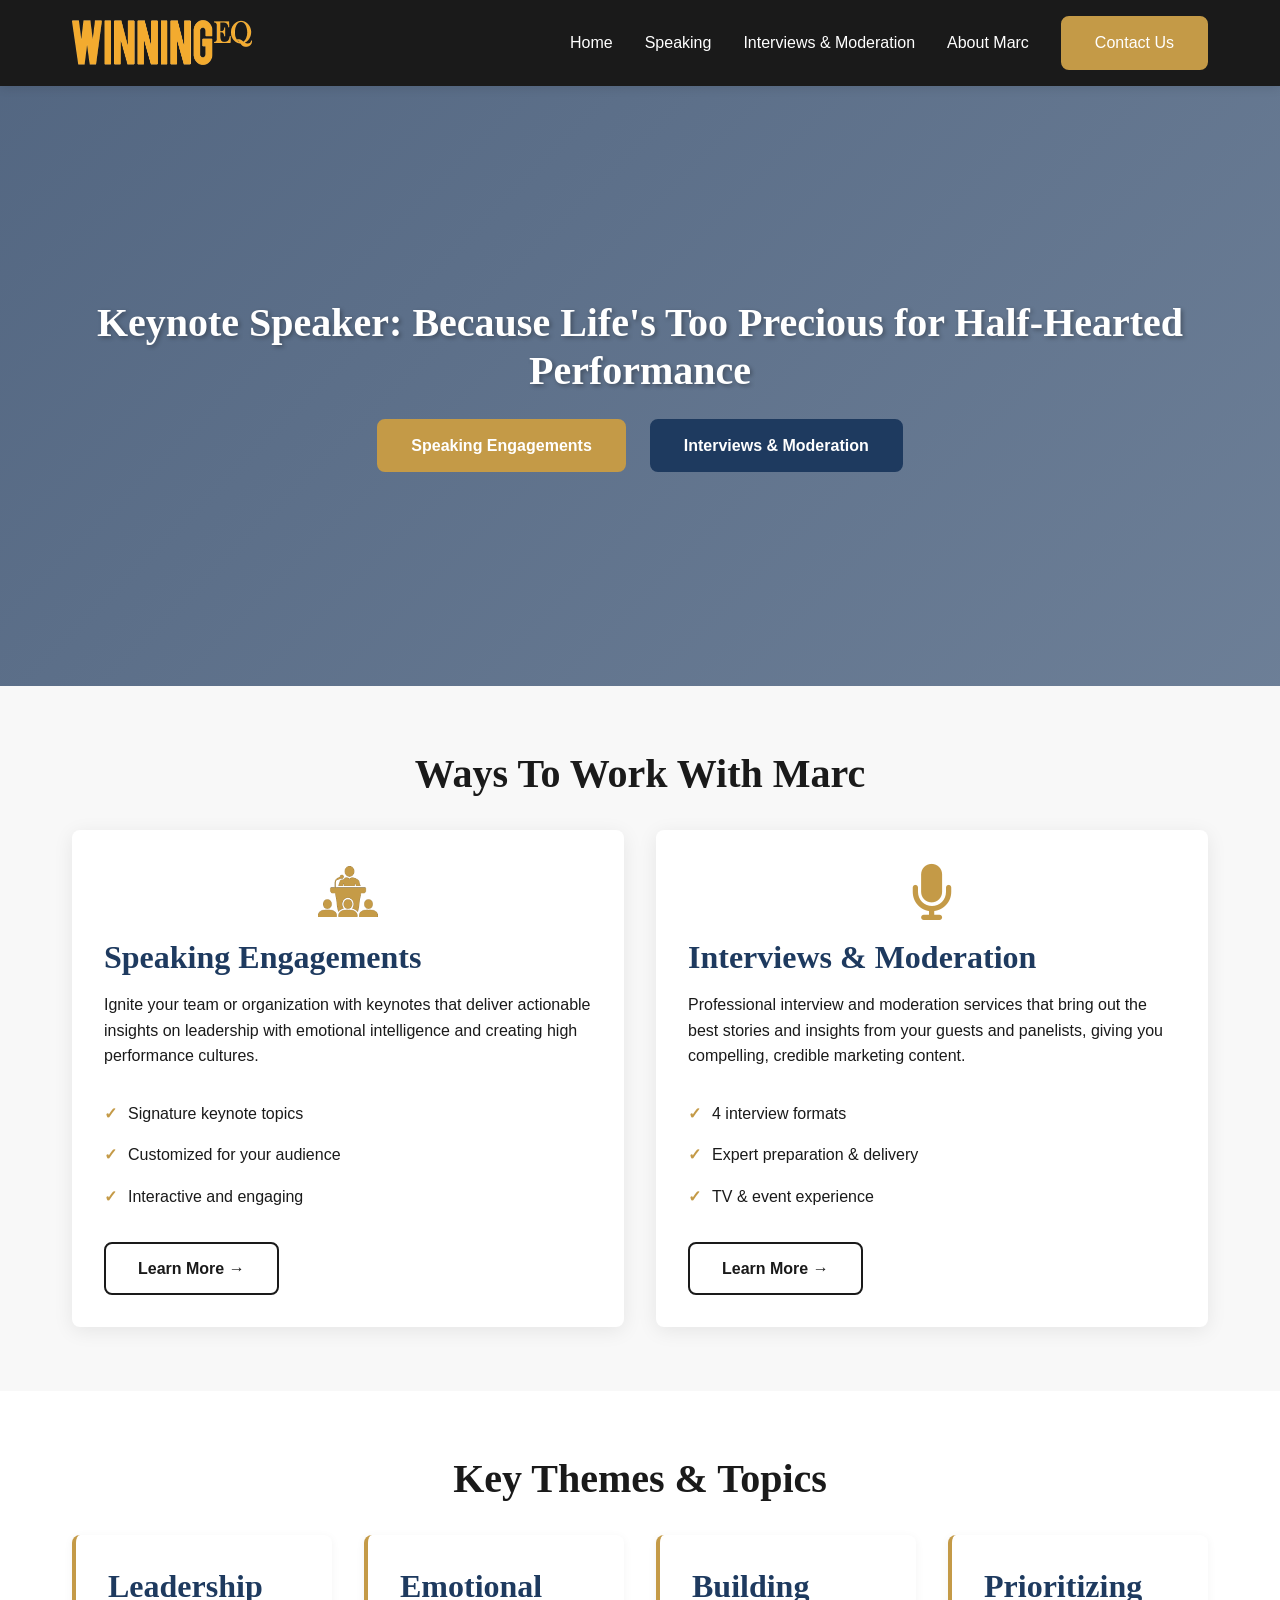
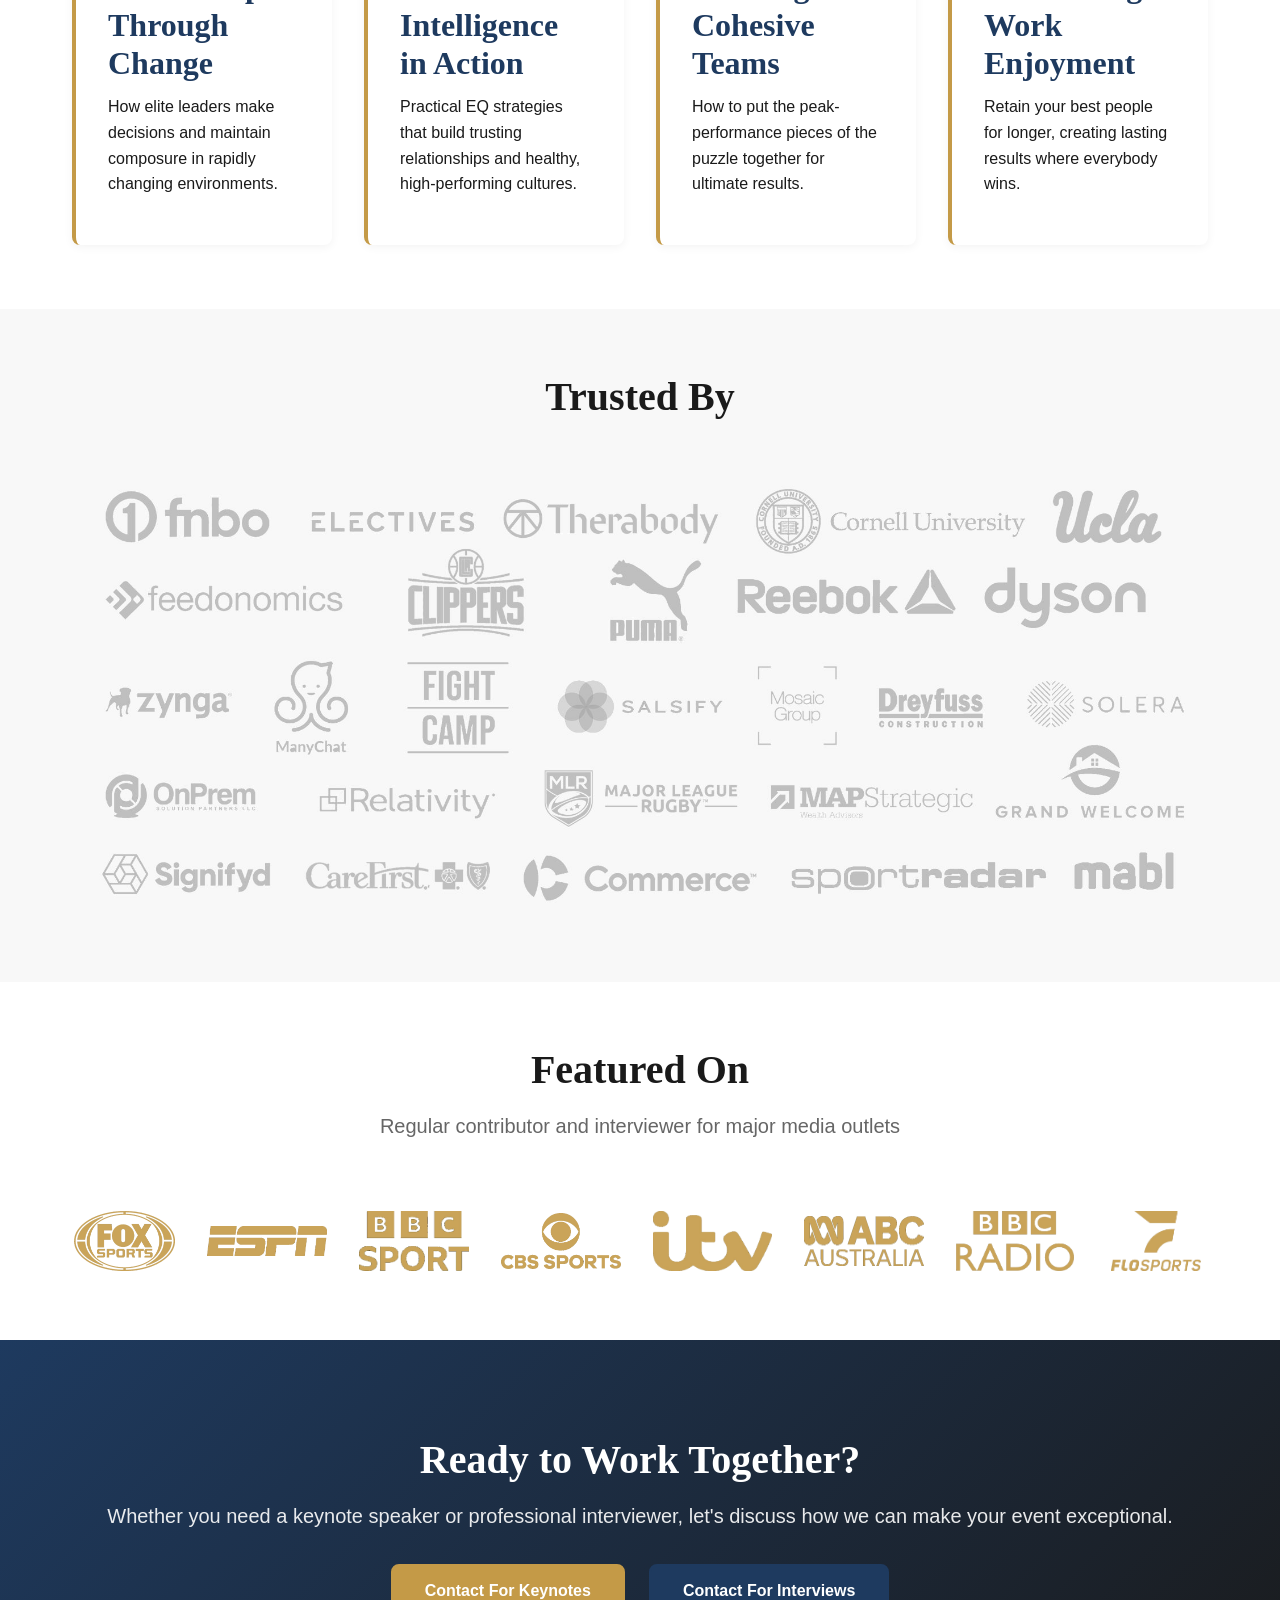
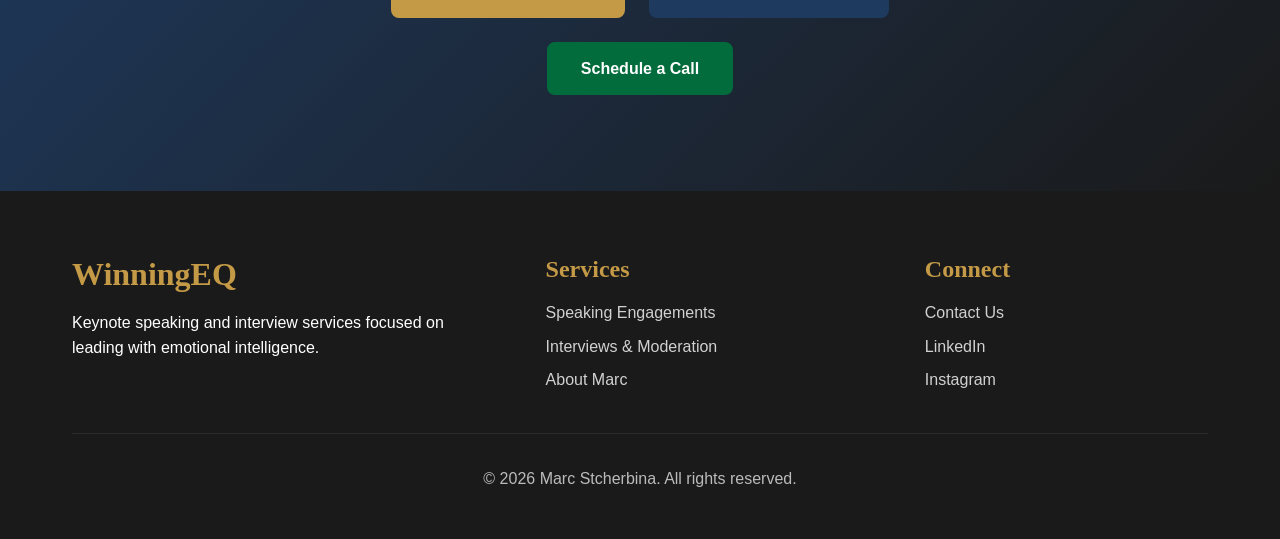
==== commit a2d3872b: "Update index.html" ====
--- a/index.html
+++ b/index.html
@@ -44,8 +44,7 @@
         </div>
         <div class="container">
             <div class="hero-content">
-                <h1>Keynote speaking and interview services focused on heart driven high performance.</h1>
-                <p class="hero-subtitle">Asking Better Questions. Giving Insightful Answers.</p>
+                <h1>Keynote Speaker: Because Life's Too Precious for Half-Hearted Performance</h1>
                 <div class="hero-cta">
                     <a href="speaking.html" class="btn-primary">Speaking Engagements</a>
                     <a href="interviews.html" class="btn-secondary">Interviews & Moderation</a>
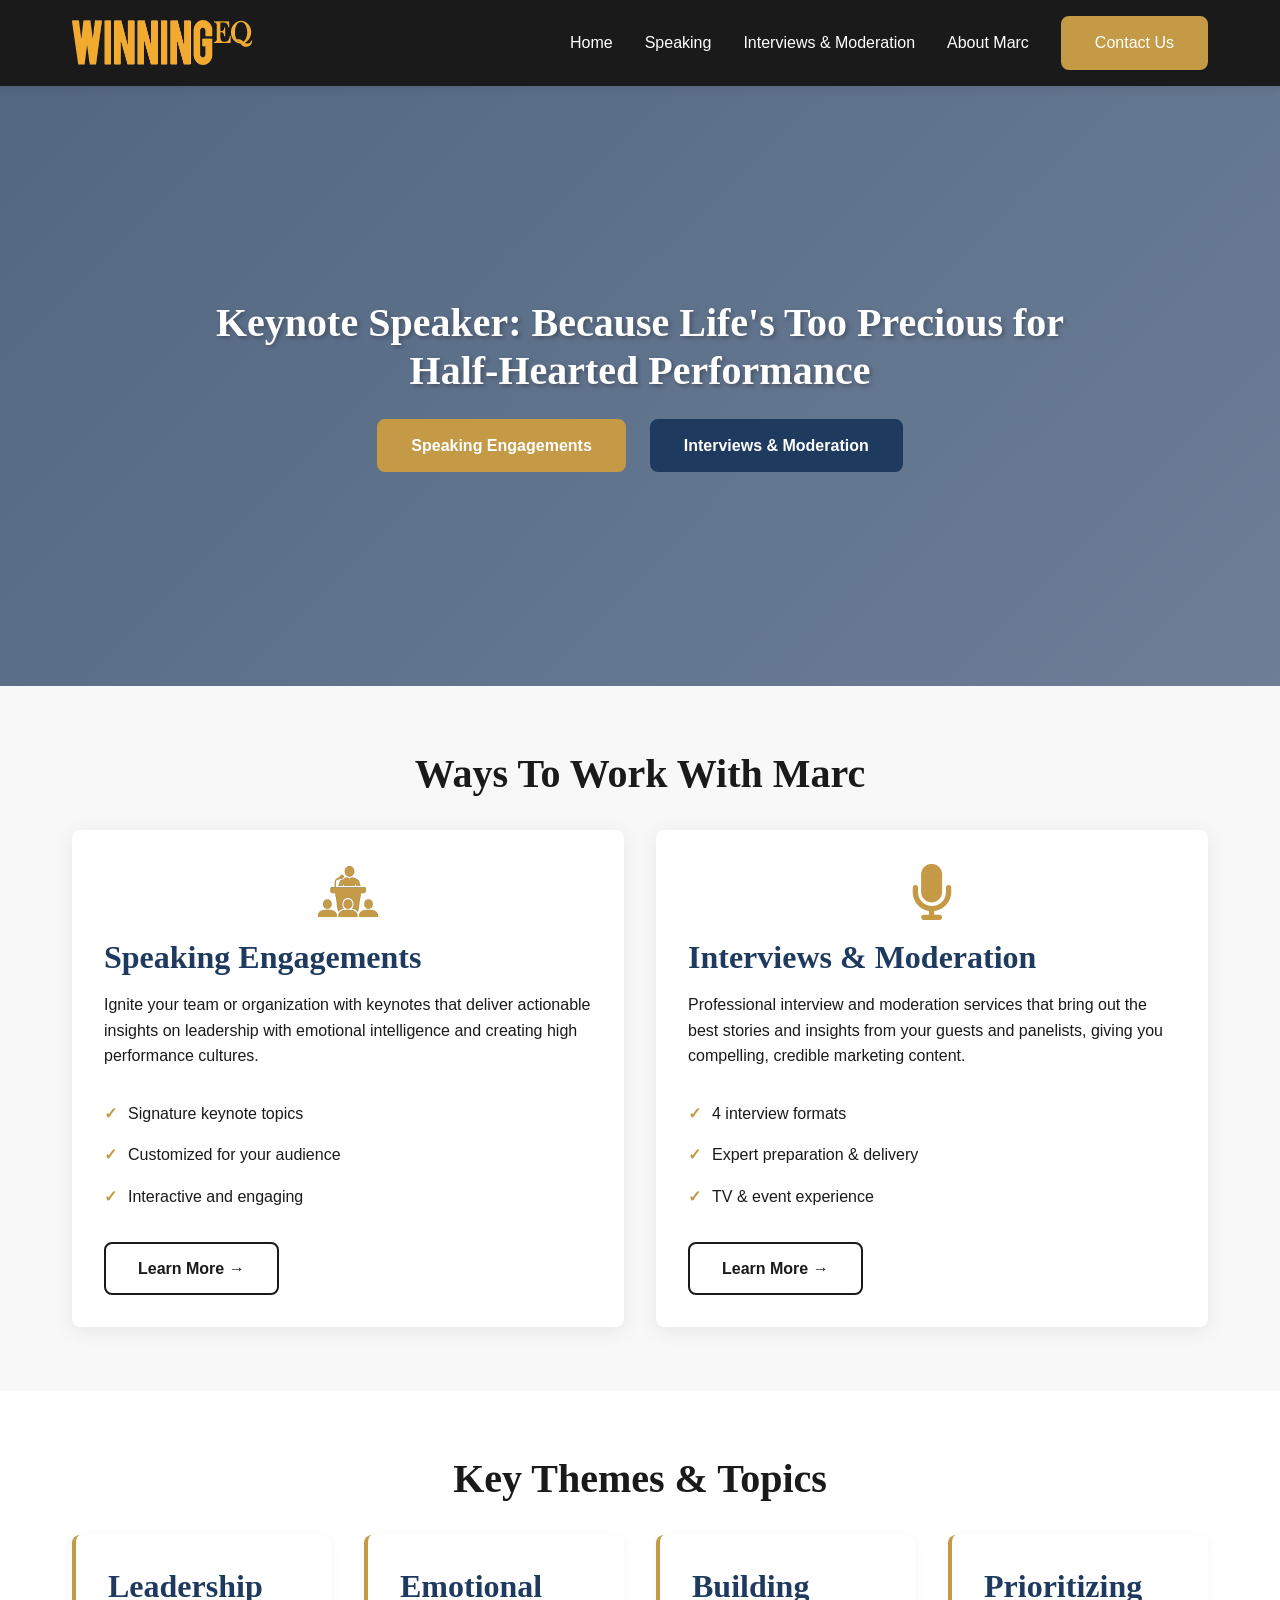
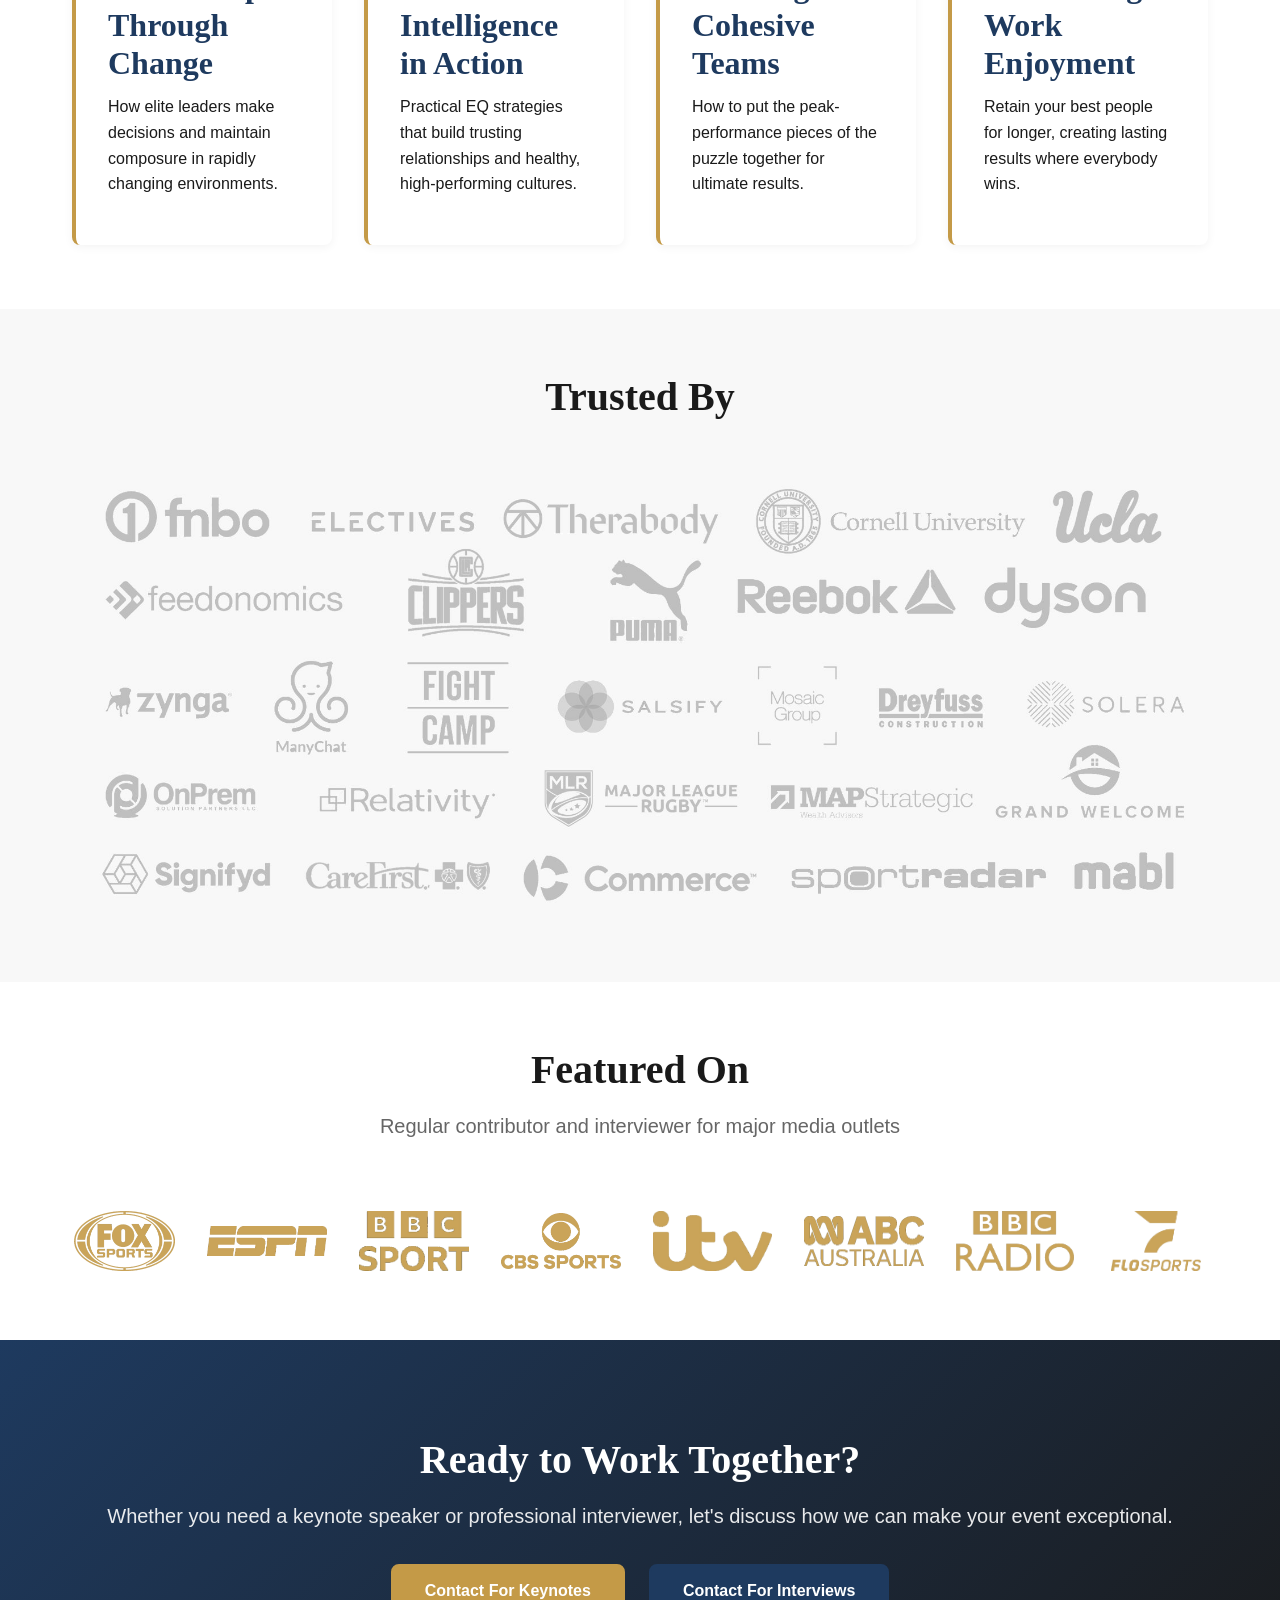
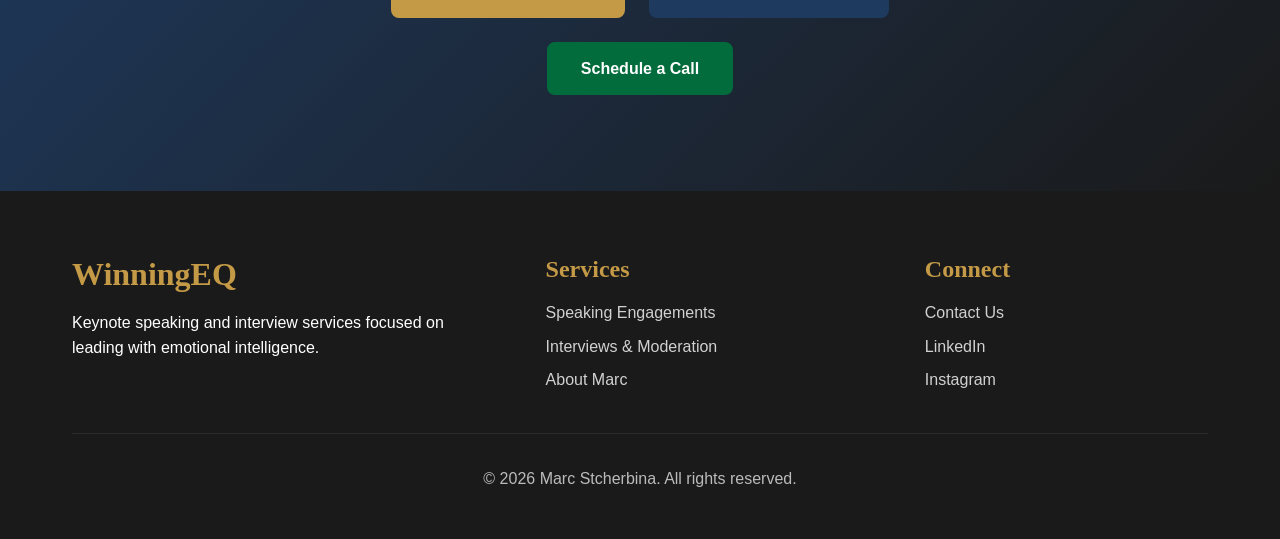
==== commit 726aa432: "Update index.html" ====
--- a/index.html
+++ b/index.html
@@ -44,7 +44,7 @@
         </div>
         <div class="container">
             <div class="hero-content">
-                <h1>Keynote Speaker: Because Life's Too Precious for Half-Hearted Performance</h1>
+                <h1>Keynote Speaker: Because Life's Too Precious for<br>Half-Hearted Performance</h1>
                 <div class="hero-cta">
                     <a href="speaking.html" class="btn-primary">Speaking Engagements</a>
                     <a href="interviews.html" class="btn-secondary">Interviews & Moderation</a>
